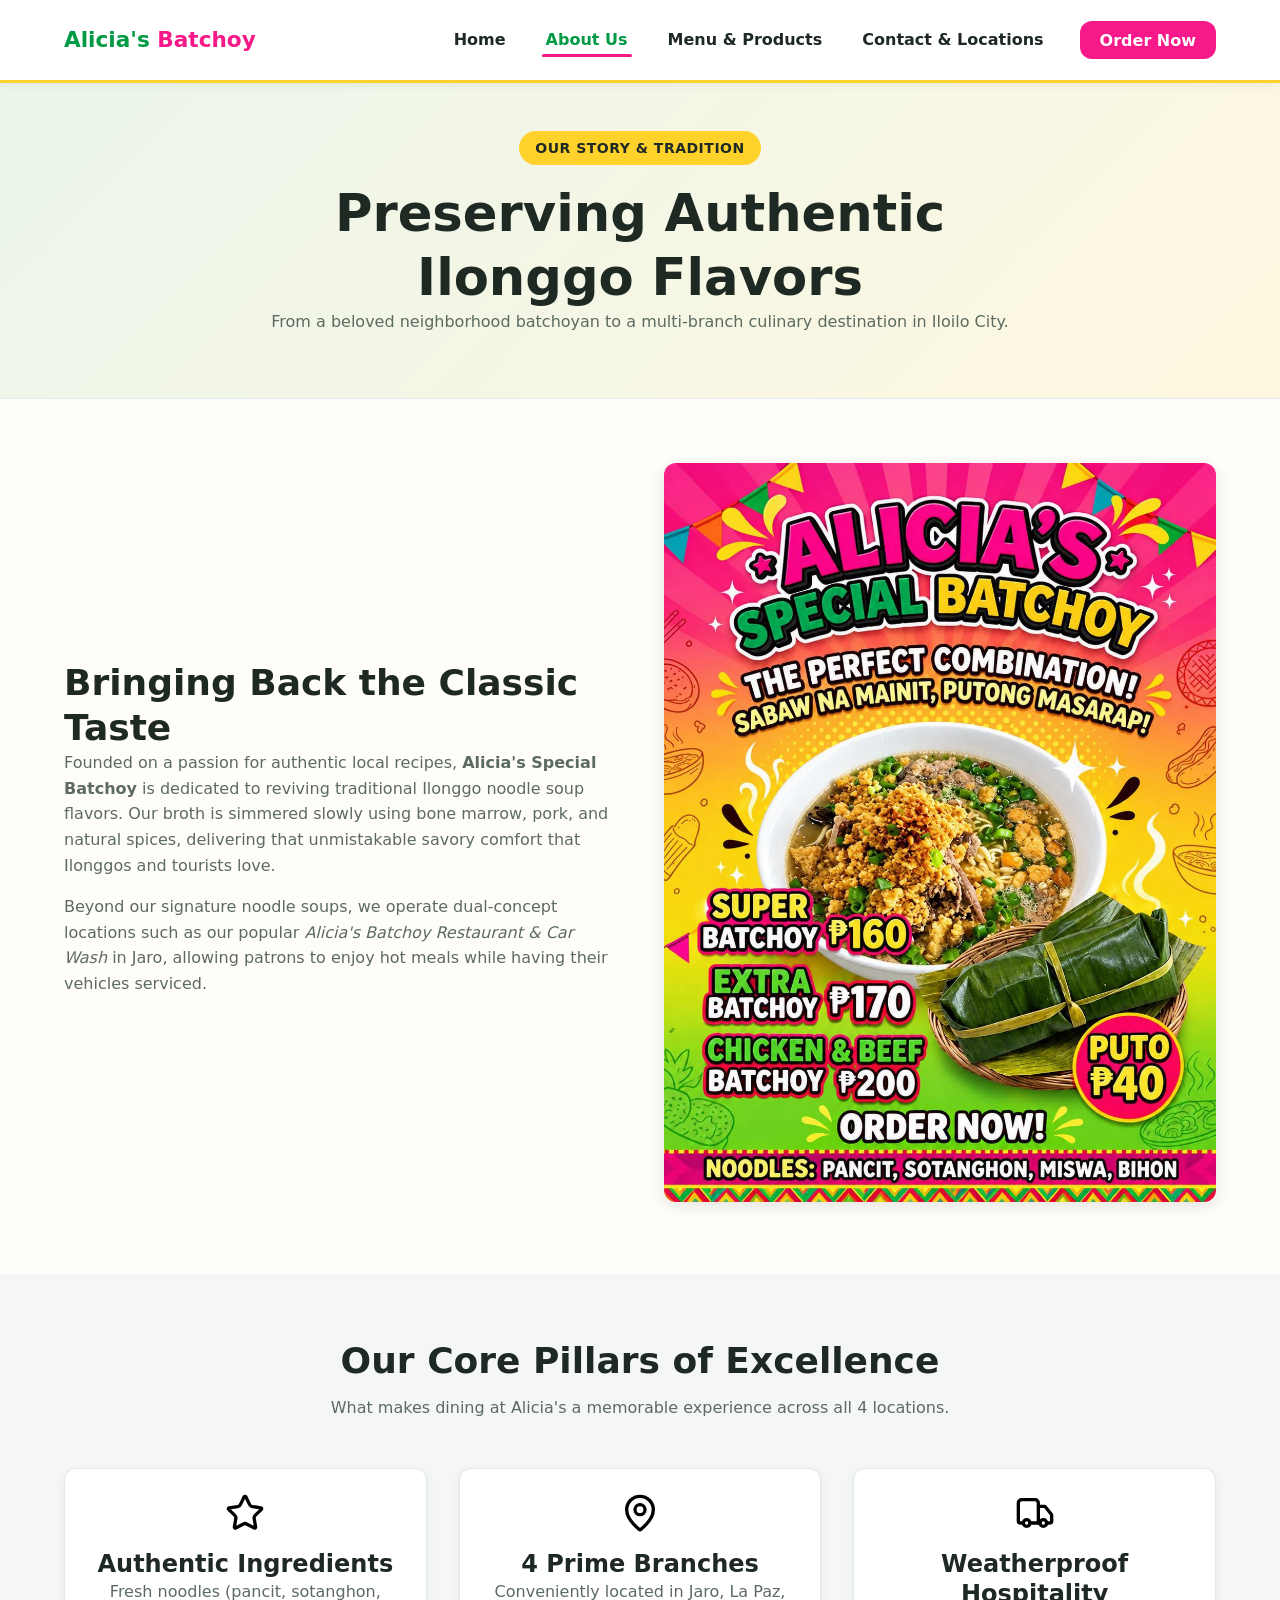
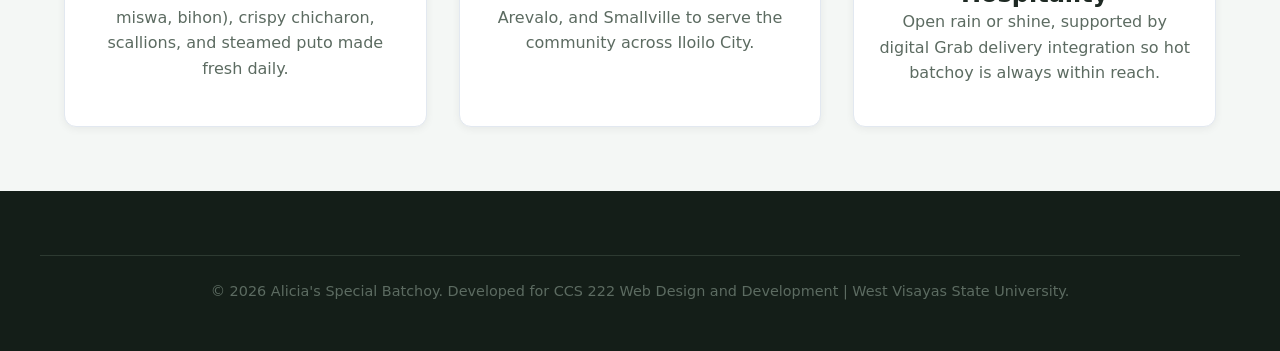
==== public/about_us.html @ dd3cda37 "initial" ====
<!DOCTYPE html>
<html lang="en">
<head>
  <meta charset="UTF-8">
  <meta name="viewport" content="width=device-width, initial-scale=1.0">
  <title>About Us - Alicia's Special Batchoy | Culinary Heritage of Iloilo</title>
  <link rel="stylesheet" href="css/style.css">
</head>
<body>

  <header class="main_header">
    <div class="site_container nav_wrapper">
      <a href="index.html" class="brand_logo">
        <div class="brand_title">Alicia's <span>Batchoy</span></div>
      </a>
      <button class="mobile_toggle_btn" id="mobile_toggle_btn" aria-label="Toggle Menu">
        <img src="icons/menu.svg" alt="Menu Icon" id="toggle_icon"> <!-- Lucide Icon: menu -->
      </button>
      <nav>
        <ul class="nav_menu" id="nav_menu">
          <li><a href="index.html" class="nav_link">Home</a></li>
          <li><a href="about_us.html" class="nav_link active">About Us</a></li>
          <li><a href="our_menu.html" class="nav_link">Menu & Products</a></li>
          <li><a href="contact_us.html" class="nav_link">Contact & Locations</a></li>
          <li><a href="our_menu.html" class="nav_cta_btn">Order Now</a></li>
        </ul>
      </nav>
    </div>
  </header>

  <main>
    <section class="hero_section" style="padding:3rem 0;">
      <div class="site_container" style="text-align:center; max-width:800px;">
        <span class="hero_badge">Our Story & Tradition</span>
        <h1>Preserving Authentic Ilonggo Flavors</h1>
        <p>From a beloved neighborhood batchoyan to a multi-branch culinary destination in Iloilo City.</p>
      </div>
    </section>

    <section class="section_padding">
      <div class="site_container hero_grid">
        <div>
          <h2>Bringing Back the Classic Taste</h2>
          <p>Founded on a passion for authentic local recipes, <strong>Alicia's Special Batchoy</strong> is dedicated to reviving traditional Ilonggo noodle soup flavors. Our broth is simmered slowly using bone marrow, pork, and natural spices, delivering that unmistakable savory comfort that Ilonggos and tourists love.</p>
          <p>Beyond our signature noodle soups, we operate dual-concept locations such as our popular <em>Alicia's Batchoy Restaurant & Car Wash</em> in Jaro, allowing patrons to enjoy hot meals while having their vehicles serviced.</p>
        </div>
        <div>
          <img src="assets/hero_batchoy.jpg" alt="Alicia Batchoy Tradition Display" style="width:100%; border-radius:var(--radius_md); box-shadow:var(--shadow_md);">
        </div>
      </div>
    </section>

    <section class="section_padding" style="background-color:var(--bg_subtle);">
      <div class="site_container">
        <div class="section_header">
          <h2>Our Core Pillars of Excellence</h2>
          <p>What makes dining at Alicia's a memorable experience across all 4 locations.</p>
        </div>

        <div class="cards_grid_3">
          <div class="card_item" style="padding:1.5rem; text-align:center;">
            <img src="icons/star.svg" alt="Quality Icon" style="width:40px; margin:0 auto 1rem auto; color:var(--primary_green);"> <!-- Lucide Icon: star -->
            <h3>Authentic Ingredients</h3>
            <p>Fresh noodles (pancit, sotanghon, miswa, bihon), crispy chicharon, scallions, and steamed puto made fresh daily.</p>
          </div>
          <div class="card_item" style="padding:1.5rem; text-align:center;">
            <img src="icons/map_pin.svg" alt="Locations Icon" style="width:40px; margin:0 auto 1rem auto; color:var(--primary_green);"> <!-- Lucide Icon: map-pin -->
            <h3>4 Prime Branches</h3>
            <p>Conveniently located in Jaro, La Paz, Arevalo, and Smallville to serve the community across Iloilo City.</p>
          </div>
          <div class="card_item" style="padding:1.5rem; text-align:center;">
            <img src="icons/truck.svg" alt="Service Icon" style="width:40px; margin:0 auto 1rem auto; color:var(--primary_green);"> <!-- Lucide Icon: truck -->
            <h3>Weatherproof Hospitality</h3>
            <p>Open rain or shine, supported by digital Grab delivery integration so hot batchoy is always within reach.</p>
          </div>
        </div>
      </div>
    </section>
  </main>

  <footer class="site_footer">
    <div class="site_container footer_bottom">
      <p>&copy; 2026 Alicia's Special Batchoy. Developed for CCS 222 Web Design and Development | West Visayas State University.</p>
    </div>
  </footer>

  <script src="js/main.js"></script>
</body>
</html>
---- public/css/style.css ----
:root {
  --primary_green: #009944;       /* Main Brand Color */
  --accent_yellow: #FFD22B;       /* Secondary Accent Color */
  --accent_pink: #F71989;         /* Vibrant Secondary / Highlight Color */
  --accent_pink_hover: #D91077;   /* Darker Pink Hover State */
  
  --bg_main: #FFFDF9;              /* Warm Light Background */
  --bg_surface: #FFFFFF;           /* Card & Container Surface */
  --bg_subtle: #F4F7F5;            /* Soft Section Background */
  --text_main: #1E2923;            /* High Contrast Dark Charcoal Text */
  --text_muted: #5C6B61;           /* Secondary Muted Body Text */
  --border_color: #E2E8F0;         /* Soft Border Divider */
  --shadow_sm: 0 2px 8px rgba(0, 0, 0, 0.06);
  --shadow_md: 0 4px 16px rgba(0, 0, 0, 0.1);
  --shadow_lg: 0 8px 24px rgba(0, 0, 0, 0.15);
  
  --container_max: 1200px;
  --radius_sm: 6px;
  --radius_md: 12px;
  --radius_lg: 20px;
  --transition_fast: 0.25s ease;
}

* {
  box-sizing: border-box;
  margin: 0;
  padding: 0;
}

html {
  scroll-behavior: smooth;
  font-family: system-ui, -apple-system, BlinkMacSystemFont, "Segoe UI", Roboto, Oxygen, Ubuntu, Cantarell, sans-serif;
  color: var(--text_main);
  background-color: var(--bg_main);
  line-height: 1.6;
}

body {
  display: flex;
  flex-direction: column;
  min-height: 100vh;
}

/* Typography Hierarchy */
h1, h2, h3, h4 {
  color: var(--text_main);
  font-weight: 700;
  line-height: 1.25;
}

h1 { font-size: clamp(2rem, 4vw, 3.25rem); }
h2 { font-size: clamp(1.5rem, 3vw, 2.25rem); }
h3 { font-size: clamp(1.2rem, 2vw, 1.5rem); }

p {
  margin-bottom: 1rem;
  color: var(--text_muted);
}

a {
  color: var(--primary_green);
  text-decoration: none;
  transition: color var(--transition_fast);
}

a:hover {
  color: var(--accent_pink);
}

/* Global Container */
.site_container {
  width: 100%;
  max-width: var(--container_max);
  margin: 0 auto;
  padding: 0 1.5rem;
}

/* Header & Global Navigation */
.main_header {
  position: sticky;
  top: 0;
  z-index: 1000;
  background-color: var(--bg_surface);
  box-shadow: var(--shadow_sm);
  border-bottom: 3px solid var(--accent_yellow);
}

.nav_wrapper {
  display: flex;
  align-items: center;
  justify-content: space-between;
  height: 80px;
}

.brand_logo {
  display: flex;
  align-items: center;
  gap: 0.75rem;
  font-weight: 800;
  font-size: 1.35rem;
  color: var(--primary_green);
}

.brand_logo img {
  height: 52px;
  width: auto;
  object-fit: contain;
}

.brand_title span {
  color: var(--accent_pink);
}

.nav_menu {
  display: flex;
  align-items: center;
  gap: 2rem;
  list-style: none;
}

.nav_link {
  font-weight: 600;
  color: var(--text_main);
  padding: 0.5rem 0.25rem;
  position: relative;
}

.nav_link.active,
.nav_link:hover {
  color: var(--primary_green);
}

.nav_link.active::after {
  content: "";
  position: absolute;
  bottom: 0;
  left: 0;
  width: 100%;
  height: 3px;
  background-color: var(--accent_pink);
  border-radius: 2px;
}

.nav_cta_btn {
  background-color: var(--accent_pink);
  color: #FFFFFF !important;
  padding: 0.6rem 1.25rem;
  border-radius: var(--radius_md);
  font-weight: 700;
  transition: background-color var(--transition_fast), transform var(--transition_fast);
}

.nav_cta_btn:hover {
  background-color: var(--accent_pink_hover);
  transform: translateY(-2px);
}

/* Mobile Hamburger Menu */
.mobile_toggle_btn {
  display: none;
  background: none;
  border: none;
  cursor: pointer;
  padding: 0.5rem;
}

.mobile_toggle_btn img {
  width: 28px;
  height: 28px;
}

/* Hero Section */
.hero_section {
  background: linear-gradient(135deg, rgba(0, 153, 68, 0.08) 0%, rgba(255, 210, 43, 0.12) 100%);
  padding: 4rem 0;
  border-bottom: 1px solid var(--border_color);
}

.hero_grid {
  display: grid;
  grid-template-columns: 1fr 1fr;
  gap: 3rem;
  align-items: center;
}

.hero_badge {
  display: inline-block;
  background-color: var(--accent_yellow);
  color: var(--text_main);
  font-weight: 700;
  font-size: 0.875rem;
  padding: 0.35rem 1rem;
  border-radius: 50px;
  margin-bottom: 1rem;
  text-transform: uppercase;
  letter-spacing: 0.5px;
}

.hero_content h1 {
  margin-bottom: 1.25rem;
}

.hero_content p {
  font-size: 1.15rem;
  margin-bottom: 2rem;
}

.hero_content .hero_price_note {
  display: inline-block;
  background-color: var(--bg_surface);
  border: 1px solid var(--border_color);
  border-radius: 50px;
  padding: 0.35rem 0.9rem;
  font-size: 0.95rem;
  font-weight: 700;
  color: var(--accent_pink);
  margin-bottom: 1.5rem;
  box-shadow: var(--shadow_sm);
}

.hero_actions {
  display: flex;
  gap: 1rem;
  flex-wrap: wrap;
}

.btn_primary {
  background-color: var(--primary_green);
  color: #FFFFFF;
  padding: 0.85rem 1.75rem;
  border-radius: var(--radius_md);
  font-weight: 700;
  display: inline-flex;
  align-items: center;
  gap: 0.5rem;
  border: none;
  cursor: pointer;
  transition: all var(--transition_fast);
}

.btn_primary:hover {
  background-color: #007D37;
  color: #FFFFFF;
  box-shadow: var(--shadow_md);
}

.btn_secondary {
  background-color: transparent;
  color: var(--primary_green);
  padding: 0.85rem 1.75rem;
  border-radius: var(--radius_md);
  font-weight: 700;
  display: inline-flex;
  align-items: center;
  gap: 0.5rem;
  border: 2px solid var(--primary_green);
  cursor: pointer;
  transition: all var(--transition_fast);
}

.btn_secondary:hover {
  background-color: var(--primary_green);
  color: #FFFFFF;
}

.hero_image_wrapper {
  position: relative;
}

.hero_image_wrapper img {
  width: 100%;
  height: auto;
  border-radius: var(--radius_lg);
  box-shadow: var(--shadow_lg);
  object-fit: cover;
}

/* Feature Cards & Grid Layouts */
.section_padding {
  padding: 4rem 0;
}

.section_header {
  text-align: center;
  max-width: 650px;
  margin: 0 auto 3rem auto;
}

.section_header h2 {
  margin-bottom: 0.75rem;
}

.cards_grid_3 {
  display: grid;
  grid-template-columns: repeat(auto-fit, minmax(300px, 1fr));
  gap: 2rem;
}

.cards_grid_4 {
  display: grid;
  grid-template-columns: repeat(auto-fit, minmax(260px, 1fr));
  gap: 1.5rem;
}

.card_item {
  background-color: var(--bg_surface);
  border: 1px solid var(--border_color);
  border-radius: var(--radius_md);
  overflow: hidden;
  box-shadow: var(--shadow_sm);
  transition: transform var(--transition_fast), box-shadow var(--transition_fast);
  display: flex;
  flex-direction: column;
}

.card_item:hover {
  transform: translateY(-4px);
  box-shadow: var(--shadow_md);
}

.card_img_top {
  width: 100%;
  height: 200px;
  object-fit: cover;
  background-color: #F0F4F1;
}

.card_body {
  padding: 1.25rem;
  display: flex;
  flex-direction: column;
  flex-grow: 1;
  justify-content: space-between;
}

.card_title,
.card_header_row {
  display: flex;
  justify-content: space-between;
  align-items: flex-start;
  gap: 0.5rem;
  margin-bottom: 0.5rem;
}

.card_item_title {
  font-size: 1.1rem;
  font-weight: 700;
  line-height: 1.3;
  color: var(--text_main);
}

.card_price {
  font-weight: 800;
  color: #F71989;
  font-size: 1.15rem;
  white-space: nowrap;
}

.card_badges {
  display: flex;
  flex-wrap: wrap;
  align-items: center;
  gap: 0.4rem;
}

.category_badge {
  display: inline-block;
  background-color: #009944;
  color: #FFFFFF;
  font-size: 0.7rem;
  font-weight: 700;
  text-transform: uppercase;
  letter-spacing: 0.3px;
  padding: 0.22rem 0.65rem;
  border-radius: 50px;
}

.day_badge {
  display: inline-block;
  background-color: #FFD22B;
  color: var(--text_main);
  font-size: 0.7rem;
  font-weight: 700;
  padding: 0.22rem 0.65rem;
  border-radius: 50px;
}

/* Icon Banner Placeholders */
.card_icon_placeholder {
  height: 160px;
  display: flex;
  align-items: center;
  justify-content: center;
  border-bottom: 1px solid var(--border_color);
}

.card_category_icon {
  width: 48px;
  height: 48px;
  opacity: 0.75;
  transition: transform 0.25s ease;
}

.card_item:hover .card_category_icon {
  transform: scale(1.1);
}

.category-batchoy {
  background-color: rgba(0, 153, 68, 0.08);
}

.category-daily_specials {
  background-color: rgba(255, 210, 43, 0.15);
}

.category-everyday_menu {
  background-color: rgba(247, 25, 137, 0.08);
}

.category-beverages {
  background-color: rgba(226, 232, 240, 0.5);
}

/* Search Bar UI */
.search_container {
  max-width: 600px;
  margin: 0 auto 2rem auto;
  position: relative;
}

.search_input_wrapper {
  display: flex;
  align-items: center;
  background-color: var(--bg_surface);
  border: 2px solid var(--border_color);
  border-radius: 50px;
  padding: 0.4rem 1.25rem;
  box-shadow: var(--shadow_sm);
  transition: border-color var(--transition_fast);
}

.search_input_wrapper:focus-within {
  border-color: var(--primary_green);
  box-shadow: 0 0 0 3px rgba(0, 153, 68, 0.15);
}

.search_icon {
  width: 20px;
  height: 20px;
  opacity: 0.6;
  margin-right: 0.75rem;
}

.search_input {
  width: 100%;
  border: none;
  outline: none;
  font-size: 1rem;
  background: transparent;
  color: var(--text_main);
  padding: 0.4rem 0;
}

.search_clear_btn {
  background: none;
  border: none;
  font-size: 1.2rem;
  color: var(--text_muted);
  cursor: pointer;
  display: none;
  padding: 0 0.5rem;
}

.search_clear_btn.visible {
  display: block;
}

/* Empty State Notice */
.no_results_msg {
  display: none;
  text-align: center;
  padding: 3rem 1rem;
  color: var(--text_muted);
  font-size: 1.1rem;
  font-weight: 600;
}

/* Inclement Weather & Delivery Banner */
.weather_banner {
  background-color: var(--accent_pink);
  color: #FFFFFF;
  border-radius: var(--radius_md);
  padding: 2rem;
  display: flex;
  align-items: center;
  justify-content: space-between;
  gap: 2rem;
  margin-top: 2rem;
}

.weather_banner h3, .weather_banner p {
  color: #FFFFFF;
}

/* Menu Filter Bar */
.filter_bar {
  display: flex;
  justify-content: center;
  gap: 0.75rem;
  flex-wrap: wrap;
  margin-bottom: 2.5rem;
}

.filter_btn {
  background-color: var(--bg_surface);
  border: 1px solid var(--border_color);
  color: var(--text_main);
  padding: 0.6rem 1.25rem;
  border-radius: 50px;
  font-weight: 600;
  cursor: pointer;
  transition: all var(--transition_fast);
}

.filter_btn.active, .filter_btn:hover {
  background-color: var(--primary_green);
  color: #FFFFFF;
  border-color: var(--primary_green);
}

/* Contact Form & Table Styling */
.contact_grid {
  display: grid;
  grid-template-columns: 1fr 1fr;
  gap: 3rem;
}

.form_group {
  margin-bottom: 1.25rem;
}

.form_label {
  display: block;
  font-weight: 600;
  margin-bottom: 0.4rem;
}

.form_input, .form_select, .form_textarea {
  width: 100%;
  padding: 0.75rem 1rem;
  border: 1px solid var(--border_color);
  border-radius: var(--radius_sm);
  font-size: 1rem;
  background-color: var(--bg_surface);
  transition: border-color var(--transition_fast);
}

.form_input:focus, .form_select:focus, .form_textarea:focus {
  outline: none;
  border-color: var(--primary_green);
  box-shadow: 0 0 0 3px rgba(0, 153, 68, 0.15);
}

.error_msg {
  color: var(--accent_pink);
  font-size: 0.85rem;
  margin-top: 0.3rem;
  display: none;
}

.form_group.invalid .error_msg {
  display: block;
}

.form_group.invalid .form_input {
  border-color: var(--accent_pink);
}

/* Embedded Map Container */
.map_wrapper {
  margin-top: 3rem;
  border-radius: var(--radius_md);
  overflow: hidden;
  box-shadow: var(--shadow_md);
  border: 1px solid var(--border_color);
}

.schedule_table {
  width: 100%;
  border-collapse: collapse;
  margin-top: 1rem;
  background-color: var(--bg_surface);
  border-radius: var(--radius_sm);
  overflow: hidden;
}

.schedule_table th, .schedule_table td {
  padding: 0.75rem 1rem;
  border-bottom: 1px solid var(--border_color);
  text-align: left;
}

.schedule_table th {
  background-color: var(--primary_green);
  color: #FFFFFF;
  font-weight: 700;
}

/* Footer Architecture */
.site_footer {
  background-color: #141E18;
  color: #E2E8F0;
  padding: 4rem 0 2rem 0;
  margin-top: auto;
}

.footer_grid {
  display: grid;
  grid-template-columns: 2fr 1fr 1fr 1.5fr;
  gap: 2.5rem;
  margin-bottom: 3rem;
}

.footer_col h4 {
  color: var(--accent_yellow);
  margin-bottom: 1.25rem;
  font-size: 1.1rem;
}

.footer_links {
  list-style: none;
}

.footer_links li {
  margin-bottom: 0.6rem;
}

.footer_links a {
  color: #CBD5E1;
}

.footer_bottom {
  border-top: 1px solid #2D3A31;
  padding-top: 1.5rem;
  text-align: center;
  font-size: 0.9rem;
  color: #94A3B8;
}

/* Responsive Breakpoints */
@media (max-width: 992px) {
  .hero_grid, .contact_grid {
    grid-template-columns: 1fr;
  }
  .footer_grid {
    grid-template-columns: 1fr 1fr;
  }
}

@media (max-width: 768px) {
  .mobile_toggle_btn {
    display: block;
  }
  .nav_menu {
    position: absolute;
    top: 80px;
    left: 0;
    width: 100%;
    background-color: var(--bg_surface);
    flex-direction: column;
    padding: 1.5rem;
    gap: 1.25rem;
    box-shadow: var(--shadow_md);
    display: none;
  }
  .nav_menu.active {
    display: flex;
  }
  .footer_grid {
    grid-template-columns: 1fr;
  }
}
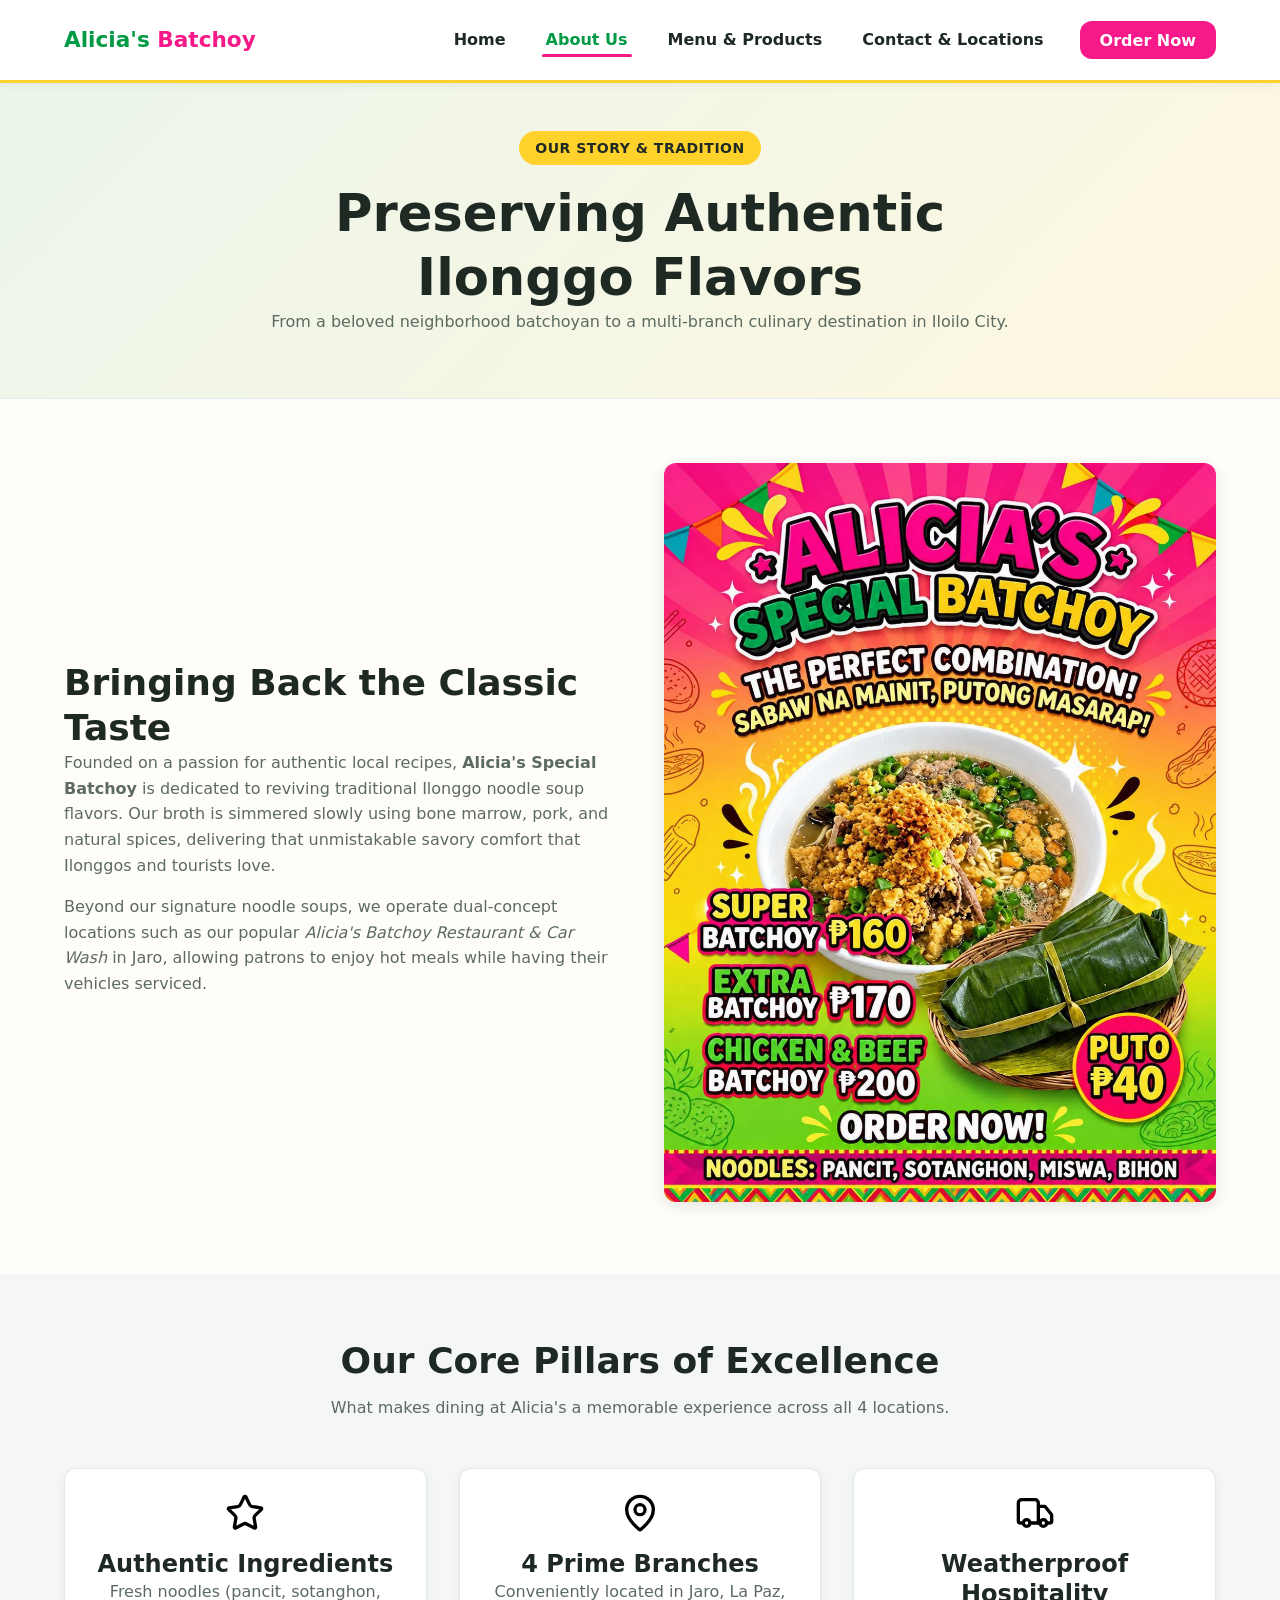
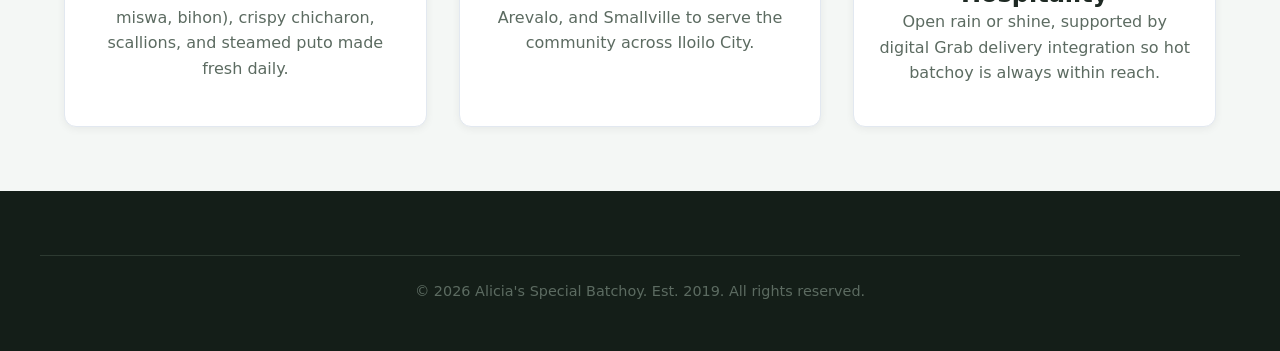
==== commit 33884214: "sigh I just commited something, did some very extensive changes, ai helped but at what cost?" ====
--- a/public/about_us.html
+++ b/public/about_us.html
@@ -80,7 +80,7 @@
 
   <footer class="site_footer">
     <div class="site_container footer_bottom">
-      <p>&copy; 2026 Alicia's Special Batchoy. Developed for CCS 222 Web Design and Development | West Visayas State University.</p>
+      <p>&copy; 2026 Alicia's Special Batchoy. Est. 2019. All rights reserved. </p>
     </div>
   </footer>
 
--- a/public/css/style.css
+++ b/public/css/style.css
@@ -324,6 +324,8 @@
   height: 200px;
   object-fit: cover;
   background-color: #F0F4F1;
+  display: block;
+  flex-shrink: 0;
 }
 
 .card_body {
@@ -386,13 +388,15 @@
   border-radius: 50px;
 }
 
-/* Icon Banner Placeholders */
+/* Icon Banner Placeholders (200px to match photo cards for uniform rows) */
 .card_icon_placeholder {
-  height: 160px;
+  height: 200px;
   display: flex;
   align-items: center;
   justify-content: center;
   border-bottom: 1px solid var(--border_color);
+  flex-shrink: 0;
+  background-image: radial-gradient(circle at center, rgba(255, 255, 255, 0.55) 0%, rgba(255, 255, 255, 0) 62%);
 }
 
 .card_category_icon {
@@ -529,15 +533,564 @@
   border-color: var(--primary_green);
 }
 
-/* Contact Form & Table Styling */
-.contact_grid {
+/* Shared Section Eyebrow */
+.section_eyebrow {
+  display: inline-block;
+  color: var(--primary_green);
+  font-size: 0.74rem;
+  font-weight: 800;
+  letter-spacing: 1.2px;
+  text-transform: uppercase;
+  margin-bottom: 0.5rem;
+}
+
+/* Branch Finder & Peak Hours */
+.branch_section {
+  margin-bottom: 4.5rem;
+}
+
+.branch_toolbar {
+  display: flex;
+  align-items: flex-end;
+  justify-content: space-between;
+  gap: 2rem;
+  margin-bottom: 1.5rem;
+}
+
+.branch_toolbar h2 {
+  margin-bottom: 0.35rem;
+}
+
+.branch_toolbar p {
+  margin-bottom: 0;
+  max-width: 560px;
+}
+
+.branch_select_wrap {
+  min-width: 330px;
+}
+
+.branch_select_label {
+  display: block;
+  color: var(--text_muted);
+  font-size: 0.72rem;
+  font-weight: 800;
+  letter-spacing: 0.6px;
+  text-transform: uppercase;
+  margin-bottom: 0.45rem;
+}
+
+.branch_select {
+  width: 100%;
+  padding: 0.75rem 1rem;
+  padding-right: 2.75rem;
+  border: 2px solid var(--border_color);
+  border-radius: 50px;
+  background-color: var(--bg_surface);
+  color: var(--text_main);
+  font-size: 0.95rem;
+  font-weight: 600;
+  cursor: pointer;
+  appearance: none;
+  background-image: linear-gradient(45deg, transparent 50%, var(--primary_green) 50%), linear-gradient(135deg, var(--primary_green) 50%, transparent 50%);
+  background-position: calc(100% - 1.25rem) calc(50% - 2px), calc(100% - 0.9rem) calc(50% - 2px);
+  background-size: 6px 6px, 6px 6px;
+  background-repeat: no-repeat;
+  transition: border-color var(--transition_fast), box-shadow var(--transition_fast);
+}
+
+.branch_select:focus {
+  outline: none;
+  border-color: var(--primary_green);
+  box-shadow: 0 0 0 3px rgba(0, 153, 68, 0.15);
+}
+
+.branch_finder_grid {
+  display: grid;
+  grid-template-columns: minmax(0, 1.2fr) minmax(0, 0.8fr);
+  gap: 1.5rem;
+  align-items: stretch;
+}
+
+.branch_map_card {
+  position: relative;
+  min-height: 500px;
+  display: flex;
+  background-color: var(--bg_surface);
+  border: 1px solid var(--border_color);
+  border-radius: var(--radius_md);
+  overflow: hidden;
+  box-shadow: var(--shadow_md);
+}
+
+.branch_map_card iframe {
+  width: 100%;
+  height: 100%;
+  min-height: 500px;
+  border: 0;
+  display: block;
+}
+
+.branch_details_card {
+  display: flex;
+  flex-direction: column;
+  gap: 1rem;
+  padding: 1.75rem;
+  background-color: var(--bg_surface);
+  border: 1px solid var(--border_color);
+  border-top: 5px solid var(--accent_yellow);
+  border-radius: var(--radius_md);
+  box-shadow: var(--shadow_md);
+}
+
+.branch_details_eyebrow {
+  align-self: flex-start;
+  display: inline-block;
+  padding: 0.28rem 0.7rem;
+  border-radius: 50px;
+  background-color: rgba(0, 153, 68, 0.09);
+  color: var(--primary_green);
+  font-size: 0.68rem;
+  font-weight: 800;
+  letter-spacing: 0.6px;
+  text-transform: uppercase;
+}
+
+.branch_details_card h2 {
+  font-size: clamp(1.45rem, 2.4vw, 1.9rem);
+  margin-bottom: 0.1rem;
+}
+
+.branch_info_list {
+  display: flex;
+  flex-direction: column;
+  gap: 0.9rem;
+}
+
+.branch_info_row {
+  display: flex;
+  align-items: flex-start;
+  gap: 0.75rem;
+}
+
+.branch_info_icon {
+  width: 20px;
+  height: 20px;
+  margin-top: 2px;
+  opacity: 0.55;
+  flex-shrink: 0;
+}
+
+.branch_info_label {
+  display: block;
+  color: var(--text_muted);
+  font-size: 0.68rem;
+  font-weight: 800;
+  letter-spacing: 0.55px;
+  text-transform: uppercase;
+  margin-bottom: 0.1rem;
+}
+
+.branch_info_value {
+  margin: 0;
+  color: var(--text_main);
+  font-size: 0.95rem;
+  font-weight: 600;
+  line-height: 1.45;
+}
+
+.branch_phone_link {
+  color: var(--primary_green);
+  font-weight: 800;
+}
+
+.branch_phone_link:hover {
+  color: var(--accent_pink);
+}
+
+.peak_hours_block {
+  padding: 0.95rem 1rem;
+  background-color: var(--bg_subtle);
+  border: 1px solid var(--border_color);
+  border-radius: var(--radius_sm);
+}
+
+.peak_hours_top {
+  display: flex;
+  align-items: flex-start;
+  justify-content: space-between;
+  gap: 0.75rem;
+}
+
+.peak_hours_label {
+  color: var(--text_muted);
+  font-size: 0.68rem;
+  font-weight: 800;
+  letter-spacing: 0.55px;
+  text-transform: uppercase;
+  white-space: nowrap;
+}
+
+.peak_hours_text {
+  color: var(--text_main);
+  font-size: 0.78rem;
+  font-weight: 700;
+  line-height: 1.4;
+  text-align: right;
+}
+
+.peak_hours_track {
+  position: relative;
+  height: 13px;
+  margin-top: 0.75rem;
+  border-radius: 50px;
+  background-color: #E4EAE6;
+  overflow: hidden;
+}
+
+.peak_segment {
+  position: absolute;
+  top: 0;
+  bottom: 0;
+  min-width: 4px;
+  border-radius: 50px;
+  background: linear-gradient(90deg, rgba(220, 66, 0, 0.5), rgba(201, 0, 0, 0.9));
+  box-shadow: 0 0 0 1px rgba(0, 0, 0, 0.03);
+}
+
+.peak_hours_scale {
+  display: flex;
+  justify-content: space-between;
+  margin-top: 0.35rem;
+  color: var(--text_muted);
+  font-size: 0.64rem;
+  font-weight: 600;
+}
+
+.rating_badge {
+  display: flex;
+  flex-direction: column;
+  gap: 0.3rem;
+  padding: 0.95rem 1rem;
+  background: linear-gradient(135deg, #FFFDF2 0%, #FFF8D9 100%);
+  border: 1px solid #F1E3A8;
+  border-radius: var(--radius_sm);
+}
+
+.rating_badge_header {
+  display: flex;
+  align-items: center;
+  gap: 0.4rem;
+  color: #7A6400;
+  font-size: 0.68rem;
+  font-weight: 800;
+  letter-spacing: 0.5px;
+  text-transform: uppercase;
+}
+
+.google_mark {
+  width: 18px;
+  height: 18px;
+  display: inline-flex;
+  align-items: center;
+  justify-content: center;
+  border: 1px solid var(--border_color);
+  border-radius: 50%;
+  background-color: #FFFFFF;
+  color: #4285F4;
+  font-size: 0.8rem;
+  font-weight: 900;
+  line-height: 1;
+}
+
+.rating_badge_main {
+  display: flex;
+  align-items: center;
+  flex-wrap: wrap;
+  gap: 0.5rem;
+}
+
+.rating_value {
+  color: var(--text_main);
+  font-size: 1.55rem;
+  font-weight: 800;
+  line-height: 1;
+}
+
+.rating_count {
+  color: var(--text_muted);
+  font-size: 0.78rem;
+  font-weight: 600;
+}
+
+.star_rating {
+  position: relative;
+  display: inline-block;
+  color: #D8DEE4;
+  font-size: 1rem;
+  line-height: 1;
+  letter-spacing: 1px;
+  white-space: nowrap;
+  vertical-align: middle;
+}
+
+.star_rating_base {
+  color: #D8DEE4;
+}
+
+.star_rating_fill {
+  position: absolute;
+  top: 0;
+  left: 0;
+  overflow: hidden;
+  color: var(--accent_yellow);
+  white-space: nowrap;
+}
+
+.btn_review {
+  display: flex;
+  align-items: center;
+  justify-content: center;
+  gap: 0.45rem;
+  margin-top: auto;
+  padding: 0.85rem 1rem;
+  border: 1px solid #E8BE1F;
+  border-radius: var(--radius_md);
+  background-color: var(--accent_yellow);
+  color: var(--text_main);
+  font-weight: 800;
+  text-align: center;
+  transition: transform var(--transition_fast), box-shadow var(--transition_fast);
+}
+
+.btn_review:hover {
+  color: var(--text_main);
+  transform: translateY(-2px);
+  box-shadow: var(--shadow_md);
+}
+
+.btn_review_icon {
+  width: 20px;
+  height: 20px;
+  fill: none;
+  stroke: #FFFFFF;
+  stroke-width: 2;
+  stroke-linecap: round;
+  stroke-linejoin: round;
+}
+
+/* Google Review Board */
+.review_board_section {
+  margin-bottom: 4.5rem;
+}
+
+.review_board_header {
+  display: flex;
+  align-items: flex-end;
+  justify-content: space-between;
+  gap: 1.5rem;
+  margin-bottom: 1.5rem;
+}
+
+.review_board_header h2 {
+  margin-bottom: 0.25rem;
+}
+
+.review_board_header p {
+  margin: 0;
+}
+
+@keyframes soft_pulse {
+  0%, 100% { opacity: 0.45; }
+  50% { opacity: 1; }
+}
+
+.reviews_grid {
+  display: grid;
+  grid-template-columns: repeat(5, minmax(0, 1fr));
+  gap: 1rem;
+}
+
+.review_card {
+  display: flex;
+  flex-direction: column;
+  gap: 0.65rem;
+  padding: 1.1rem;
+  background-color: var(--bg_surface);
+  border: 1px solid var(--border_color);
+  border-radius: var(--radius_md);
+  box-shadow: var(--shadow_sm);
+  transition: transform var(--transition_fast), box-shadow var(--transition_fast);
+}
+
+.review_card:hover {
+  transform: translateY(-3px);
+  box-shadow: var(--shadow_md);
+}
+
+.review_card_top {
+  display: flex;
+  align-items: center;
+  gap: 0.65rem;
+}
+
+.review_avatar {
+  width: 38px;
+  height: 38px;
+  display: flex;
+  align-items: center;
+  justify-content: center;
+  flex-shrink: 0;
+  border-radius: 50%;
+  background-color: rgba(0, 153, 68, 0.12);
+  color: var(--primary_green);
+  font-size: 0.76rem;
+  font-weight: 800;
+}
+
+.review_card:nth-child(3n + 2) .review_avatar {
+  background-color: rgba(247, 25, 137, 0.1);
+  color: var(--accent_pink);
+}
+
+.review_card:nth-child(3n) .review_avatar {
+  background-color: rgba(255, 210, 43, 0.28);
+  color: #7A6400;
+}
+
+.review_author {
+  display: block;
+  color: var(--text_main);
+  font-size: 0.88rem;
+  font-weight: 700;
+  line-height: 1.25;
+}
+
+.review_time {
+  display: block;
+  color: var(--text_muted);
+  font-size: 0.68rem;
+  margin-top: 0.08rem;
+}
+
+.review_stars .star_rating {
+  font-size: 0.88rem;
+}
+
+.review_text {
+  display: -webkit-box;
+  flex-grow: 1;
+  overflow: hidden;
+  color: var(--text_muted);
+  font-size: 0.84rem;
+  line-height: 1.55;
+  margin: 0;
+  -webkit-box-orient: vertical;
+  -webkit-line-clamp: 6;
+}
+
+.review_footer {
+  display: flex;
+  align-items: center;
+  justify-content: space-between;
+  gap: 0.5rem;
+  margin-top: 0.1rem;
+}
+
+.review_branch_badge {
+  display: inline-block;
+  padding: 0.2rem 0.5rem;
+  border-radius: 50px;
+  background-color: rgba(0, 153, 68, 0.09);
+  color: var(--primary_green);
+  font-size: 0.61rem;
+  font-weight: 800;
+  letter-spacing: 0.35px;
+  text-transform: uppercase;
+}
+
+.review_source_label {
+  color: var(--text_muted);
+  font-size: 0.61rem;
+  font-weight: 600;
+}
+
+.reviews_empty {
+  grid-column: 1 / -1;
+  padding: 2rem 1rem;
+  color: var(--text_muted);
+  text-align: center;
+}
+
+/* Contact & Catering Form */
+.contact_form_card {
+  display: grid;
+  grid-template-columns: minmax(0, 0.85fr) minmax(0, 1.4fr);
+  overflow: hidden;
+  background-color: var(--bg_surface);
+  border: 1px solid var(--border_color);
+  border-radius: var(--radius_lg);
+  box-shadow: var(--shadow_md);
+}
+
+.contact_form_aside {
+  display: flex;
+  flex-direction: column;
+  justify-content: center;
+  gap: 0.75rem;
+  padding: 2.5rem;
+  background: linear-gradient(145deg, #007D37 0%, var(--primary_green) 100%);
+  color: #FFFFFF;
+}
+
+.contact_form_aside .section_eyebrow {
+  color: var(--accent_yellow);
+}
+
+.contact_form_aside h2 {
+  color: #FFFFFF;
+}
+
+.contact_form_aside p {
+  color: rgba(255, 255, 255, 0.86);
+  margin-bottom: 0.4rem;
+}
+
+.contact_points {
+  display: flex;
+  flex-direction: column;
+  gap: 0.55rem;
+  list-style: none;
+}
+
+.contact_points li {
+  position: relative;
+  padding-left: 1.5rem;
+  color: #FFFFFF;
+  font-size: 0.9rem;
+}
+
+.contact_points li::before {
+  content: "✓";
+  position: absolute;
+  top: 0;
+  left: 0;
+  color: var(--accent_yellow);
+  font-weight: 800;
+}
+
+.contact_form_body {
+  padding: 2.25rem;
+}
+
+.form_grid_2 {
   display: grid;
   grid-template-columns: 1fr 1fr;
-  gap: 3rem;
+  gap: 1rem;
 }
 
 .form_group {
-  margin-bottom: 1.25rem;
+  margin-bottom: 1.1rem;
 }
 
 .form_label {
@@ -546,65 +1099,85 @@
   margin-bottom: 0.4rem;
 }
 
-.form_input, .form_select, .form_textarea {
+.form_input,
+.form_select,
+.form_textarea {
   width: 100%;
   padding: 0.75rem 1rem;
   border: 1px solid var(--border_color);
   border-radius: var(--radius_sm);
+  background-color: var(--bg_surface);
+  color: var(--text_main);
   font-size: 1rem;
-  background-color: var(--bg_surface);
-  transition: border-color var(--transition_fast);
-}
-
-.form_input:focus, .form_select:focus, .form_textarea:focus {
+  transition: border-color var(--transition_fast), box-shadow var(--transition_fast);
+}
+
+.form_select {
+  cursor: pointer;
+  appearance: none;
+  padding-right: 2.75rem;
+  background-image: linear-gradient(45deg, transparent 50%, var(--primary_green) 50%), linear-gradient(135deg, var(--primary_green) 50%, transparent 50%);
+  background-position: calc(100% - 1.25rem) calc(50% - 2px), calc(100% - 0.9rem) calc(50% - 2px);
+  background-size: 6px 6px, 6px 6px;
+  background-repeat: no-repeat;
+}
+
+.form_textarea {
+  min-height: 130px;
+  resize: vertical;
+}
+
+.form_input:focus,
+.form_select:focus,
+.form_textarea:focus {
   outline: none;
   border-color: var(--primary_green);
   box-shadow: 0 0 0 3px rgba(0, 153, 68, 0.15);
 }
 
 .error_msg {
+  display: none;
+  margin-top: 0.3rem;
   color: var(--accent_pink);
   font-size: 0.85rem;
-  margin-top: 0.3rem;
-  display: none;
 }
 
 .form_group.invalid .error_msg {
   display: block;
 }
 
-.form_group.invalid .form_input {
+.form_group.invalid .form_input,
+.form_group.invalid .form_select,
+.form_group.invalid .form_textarea {
   border-color: var(--accent_pink);
-}
-
-/* Embedded Map Container */
-.map_wrapper {
-  margin-top: 3rem;
-  border-radius: var(--radius_md);
-  overflow: hidden;
-  box-shadow: var(--shadow_md);
-  border: 1px solid var(--border_color);
-}
-
-.schedule_table {
+  background-color: #FFF8FC;
+}
+
+.form_required_note {
+  color: var(--text_muted);
+  font-size: 0.75rem;
+  margin-top: -0.25rem;
+  margin-bottom: 1rem;
+}
+
+.form_submit_btn {
   width: 100%;
-  border-collapse: collapse;
+  justify-content: center;
+}
+
+.form_feedback {
   margin-top: 1rem;
-  background-color: var(--bg_surface);
-  border-radius: var(--radius_sm);
-  overflow: hidden;
-}
-
-.schedule_table th, .schedule_table td {
-  padding: 0.75rem 1rem;
-  border-bottom: 1px solid var(--border_color);
-  text-align: left;
-}
-
-.schedule_table th {
-  background-color: var(--primary_green);
-  color: #FFFFFF;
-  font-weight: 700;
+  font-weight: 600;
+  text-align: center;
+  min-height: 1.4em;
+}
+
+.form_feedback.is-success {
+  color: var(--primary_green);
+}
+
+.form_feedback.is-error {
+  color: var(--accent_pink);
 }
 
 /* Footer Architecture */
@@ -649,34 +1222,136 @@
 }
 
 /* Responsive Breakpoints */
+@media (max-width: 1200px) {
+  .reviews_grid {
+    grid-template-columns: repeat(3, minmax(0, 1fr));
+  }
+}
+
 @media (max-width: 992px) {
-  .hero_grid, .contact_grid {
+  .hero_grid,
+  .branch_finder_grid,
+  .contact_form_card {
     grid-template-columns: 1fr;
   }
+
   .footer_grid {
     grid-template-columns: 1fr 1fr;
   }
-}
-
-@media (max-width: 768px) {
+
+  .reviews_grid {
+    grid-template-columns: repeat(2, minmax(0, 1fr));
+  }
+
+  .branch_map_card,
+  .branch_map_card iframe {
+    min-height: 420px;
+  }
+
+  .nav_wrapper {
+    display: flex;
+    align-items: center;
+    justify-content: flex-end;
+    height: 80px;
+  }
+
   .mobile_toggle_btn {
     display: block;
   }
+
+  .brand_logo {
+    position: absolute;
+    left: 1.5rem;
+  }
+
   .nav_menu {
     position: absolute;
-    top: 80px;
+    top: 75px;
     left: 0;
     width: 100%;
     background-color: var(--bg_surface);
     flex-direction: column;
     padding: 1.5rem;
-    gap: 1.25rem;
+    padding-right: 2.2rem;
+    gap: 1.2rem;
     box-shadow: var(--shadow_md);
     display: none;
   }
+
   .nav_menu.active {
     display: flex;
-  }
+    align-items: flex-end;
+  }
+
+  .weather_banner {
+    display: flex;
+    flex-direction: column;
+  }
+}
+
+@media (max-width: 768px) {
+  .section_padding {
+    padding: 2.75rem 0;
+  }
+
+  .section_header {
+    margin-bottom: 2rem;
+  }
+
+  .nav_wrapper {
+    height: 70px;
+  }
+
+  .brand_logo {
+    font-size: 1.15rem;
+  }
+
+  .brand_logo img {
+    height: 44px;
+  }
+
+  .nav_menu {
+    top: 67px;
+  }
+
+  .cards_grid_4 {
+    gap: 1rem;
+  }
+
+  .branch_toolbar,
+  .review_board_header {
+    flex-direction: column;
+    align-items: stretch;
+    gap: 1rem;
+  }
+
+  .branch_select_wrap {
+    min-width: 0;
+  }
+
+  .branch_details_card {
+    padding: 1.35rem;
+  }
+
+  .branch_map_card,
+  .branch_map_card iframe {
+    min-height: 340px;
+  }
+
+  .reviews_grid {
+    grid-template-columns: 1fr;
+  }
+
+  .contact_form_aside,
+  .contact_form_body {
+    padding: 1.5rem;
+  }
+
+  .form_grid_2 {
+    grid-template-columns: 1fr;
+    gap: 0;
+  }
+
   .footer_grid {
     grid-template-columns: 1fr;
   }
